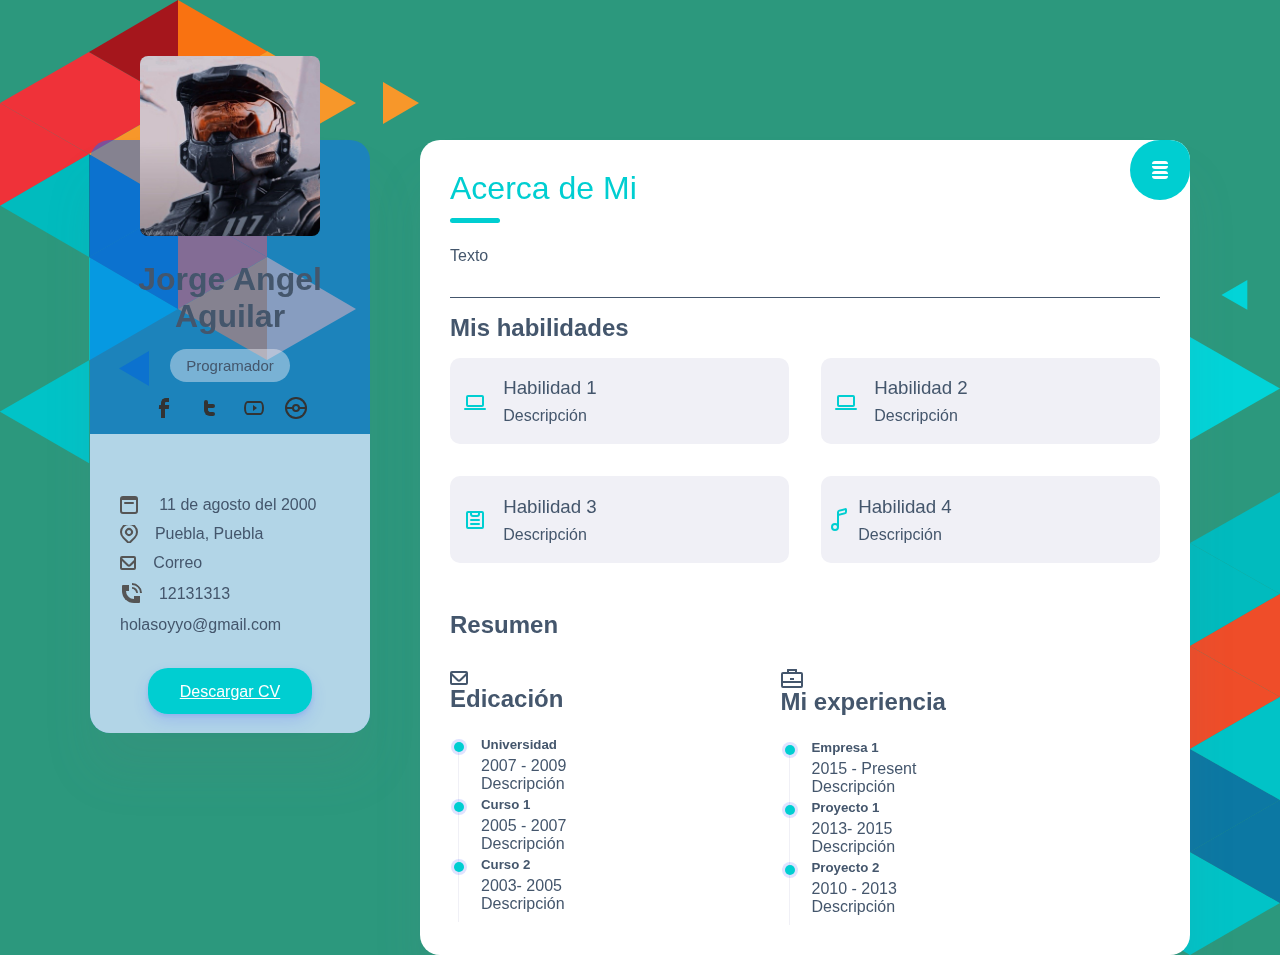
==== index.html @ d1021b02 "CV JORGE" ====
<header>
    
    <link rel="shortcut icon" href="media/logo.svg" type="image/svg">
    <link rel="stylesheet" href="css/site.css" />
    <link rel="stylesheet" href="css/mobile.css" />
    <link href="css/css-gg.css" rel="stylesheet" />
    <title>Portafolio CV</title>
    <script src="js/site.js"></script>


</header>

<body>
    <div class="main-content">
        <aside>
            <div class="profile">
                <img src="media/a904abce1322a9f21303cc0597c8db2f.jpg" id="photo-profile" class="my-photo" />
                <div>
                    <h1 class="title">Jorge Angel Aguilar</h1>
                    <div class="badge-profile">Programador</div>
                    <div class="social">
                        <a href="facebook.com" target="_blank"><i class="gg-facebook"></i></a>
                        <a href="x.com" target="_blank"><i class="gg-twitter"></i></a>
                        <a href="youtube.com" target="_blank"><i class="gg-youtube"></i></a>
                        <a href="pokemon.com" target="_blank"><i class="gg-pokemon"></i></a>
                    </div>
                </div>
                <div class="info">
                        <ul class="contacts-block">
                            <li class="contacts-block-item"><i class="gg-calendar"></i>&nbsp;&nbsp; 11 de agosto del 2000</li>
                            <li class="contacts-block-item"><i class="gg-pin"></i>&nbsp;&nbsp;Puebla, Puebla</li>
                            <li class="contacts-block-item"><i class="gg-mail"></i><a href="holasoyyo@gmail.com">&nbsp;&nbsp;Correo</a>
                            </li>
                            <li class="contacts-block-item"><i class="gg-phone"></i>&nbsp;&nbsp;12131313</li>
                            <li class="contacts-block-item"><a href="skype: skype-example">holasoyyo@gmail.com</a></li>
                        </ul>

                        <a class="btn" href="media/Jorge Angel Aguilar Gonzalez.pdf">Descargar CV</a>
                </div>
            </div>
        </aside>
        <section class="resume">
            <header>
                <div class="menu-circle">
                    <i class="gg-menu-oreos" onclick="toggleMenu()"></i>
                </div>
                <div class="inner-menu js-menu">
                    <ul class="nav">
                        <li class="nav-item"><a href="index.html">Acerca de</a></li>
                        <li class="nav-item"><a href="portafolio.html">Portafolio</a></li>
                    </ul>
                </div>
            </header>
            <div>
                <h2 class="title bordered">Acerca de Mi</h2>
                <p>Texto</p>
            </div>
            <div class="services-content">
                <h2>Mis habilidades</h2>
                <div class="my-services">
                    <div>
                        <span class="gg-laptop"></span>
                        <div>
                            <h3>Habilidad 1</h3>
                            <p>Descripción</p>
                        </div>
                    </div>
                    <div>
                        <span class="gg-laptop"></span>
                        <div>
                            <h3>Habilidad 2</h3>
                            <p>Descripción</p>
                        </div>
                    </div>
                    <div>
                        <span class="gg-clipboard"></span>
                        <div>
                            <h3>Habilidad 3</h3>
                            <p>Descripción</p>
                        </div>
                    </div>
                    <div>
                        <span class="gg-music-note"></span>
                        <div>
                            <h3>Habilidad 4</h3>
                            <p>Descripción</p>
                        </div>
                    </div>
                </div>
            </div>
            <div class="timeline-content">
                <h2>Resumen</h2>
                <div>
                    <div>
                        <h2><i class="gg-mail"></i> Edicación</h2>
                        <div class="timeline">

                            <article class="timeline_item">
                                <h5 class="title title -- h5 timeline_title ">Universidad</h5>
                                <span class="timeline_period">2007 - 2009</span>
                                <p class="timeline_description">
                                    Descripción
                                </p>
                            </article>

                            <article class="timeline_item">
                                <h5 class="title title -- h5 timeline_title ">Curso 1</h5>
                                <span class="timeline_period">2005 - 2007</span>
                                <p class="timeline_description">
                                    Descripción
                                </p>
                            </article>

                            <article class="timeline_item">
                                <h5 class="title title -- h5 timeline_title ">Curso 2</h5>
                                <span class="timeline_period">2003- 2005</span>
                                <p class="timeline_description">Descripción</p>
                            </article>
                        </div>
                    </div>
                    <div>
                        <h2><i class="gg-briefcase"></i> Mi experiencia</h2>
                        <div class="timeline">

                            <article class="timeline_item">
                                <h5 class="title title -- h5 timeline_title ">Empresa 1</h5>
                                <span class="timeline_period">2015 - Present</span>
                                <p class="timeline_description">Descripción</p>
                            </article>

                            <article class="timeline_item">
                                <h5 class="title title -- h5 timeline_title ">Proyecto 1</h5>
                                <span class="timeline_period">2013- 2015</span>
                                <p class="timeline_description">Descripción</p>
                            </article>

                            <article class="timeline_item">
                                <h5 class="title title -- h5 timeline_title ">Proyecto 2</h5>
                                <span class="timeline_period">2010 - 2013</span>
                                <p class="timeline_description">Descripción</p>
                            </article>
                        </div>
                    </div>
                </div>
            </div>
        </section>
---- css/site.css ----
* {
    margin: 0;
    padding: 0;
    border: 0;
    box-sizing: border-box;
}

:root {
    --colortexto: #44566c;
    /*varible*/
    --backgroundcolor: #ffffff;
    --micolor: #blue;

}



html,
body {
    min-height: 100vh;
    font-family: 'Segoe UI', Tahoma, Geneva, Verdana, sans-serif;

}

body {
    background: #2c987d;
    background-image: url(../media/triangles-top.svg), url(../media/triangles-bottom.svg);
    background-position: left top, right bottom;
    background-repeat: no-repeat;
    background-size: inherit;
    padding-top: 140px;
    color: #44566C;

}

.main-content {
    display: flex;
    max-width: 1400px;
    margin: auto;
}

.profile {
    width: 280px;
    background-color: rgba(12, 108, 252, 0.485);
    border-radius: 20px;
    box-shadow: 0 2.5rem 3.125rem rgba(103, 118, 128, 0.1) !important;
    text-align: center;
    padding-top: 1.75rem;
    position: fixed;

}


.my-photo {
    border-radius: 8px;
    max-height: 11.25rem;
    max-width: 11.25rem;
    height: 11.25rem;
    width: 11.25rem;
    margin-top: -7rem;
    margin-bottom: 1.5625rem;
    margin-left: auto;
    margin-right: auto;
    transition: all .3s ease-in-out;
}

.title {
    margin-bottom: 0.875rem;
}

.badge-profile {
    background-color: #f0f0f671;
    color: #44566C;
    font-size: 0.9375rem;
    font-weight: 400;
    border-radius: 10rem;
    padding: 0.5rem 1rem;
    display: inline-block;
    text-align: center;
    white-space: nowrap;
    vertical-align: baseline;
}

.social {
    display: flex;
    margin: 1rem auto 1rem auto;
    justify-content: space-evenly;
    max-width: 200px;
    align-items: center;

}

.info {
    background-color: #ffffffa9;
    padding-top: 2rem;
    padding-bottom: 2rem;
    position: relative;
    z-index: 0;
    border-radius: 0 0 20px 20px;
}

.contacts-block {
    list-style: none;
    padding: 1.875rem;
    margin-bottom: 0.5rem;
    overflow: hidden;
}

.contacts-block-item {
    display: flex;
    align-items: center;
    margin-bottom: 0.6875rem;
    overflow: hidden;
    text-overflow: ellipsis;
    white-space: nowrap;
}



.contacts-block i {
    margin-right: 0.5rem;
}

.contacts-block-item a {
    color: #44566C;
    text-decoration: none;
    display: flex;
    width: 100%;
    align-items: center;
}



.btn {
    background-color: darkturquoise;
    border-radius: 20px;
    border: 0;
    box-shadow: 0 0.5rem 1rem rgba(48, 76, 253, 0.15), 0 0.125rem 0.25rem rgba(48, 76, 253, 0.15);
    color: #fff;
    cursor: pointer;
    font-size: 1rem;
    font-weight: 400;
    line-height: inherit;
    padding: 0.9375rem 2rem 0.875rem;
    position: relative;
    transition: .4s ease-in-out;
    white-space: nowrap;
}



.btn:hover {
    background-color: turquoise;
}





.resume {
    background-color: white;
    background-color: #fff;
    border-radius: 20px;
    padding: 1.875rem;
    position: relative;
    transition: box-shadow .3s ease-in-out;
    box-shadow: 0 2.5rem 3.125rem rgba(103, 118, 128, 0.1) !important;
    width: 77%;
    margin-left: auto;
}



.menu-circle {
    background-color: darkturquoise;
    border-radius: 50% 1.25rem 50% 50%;
    color: white;
    display: flex;
    align-items: center;
    justify-content: center;
    height: 3.75rem;
    position: absolute;
    top: 0;
    right: 0;
    width: 3.75rem;
    z-index: 2;
}


.inner-menu {
    display: flex;
    align-items: center;
    justify-content: flex-end;
    height: 3.75rem;
    padding-right: 2rem;
    position: absolute;
    top: 0;
    right: 0;
    z-index: 1;

}



.js-menu {
    width: 80%;
}

.js-menu>.nav {
    list-style: none;
    display: flex;
    width: 0%;
    justify-content: space-evenly;
    background-color: darkturquoise;
    height: 100%;
    align-items: center;
    border-radius: 1.5rem 0 0 1.5rem;
    transition: 0.5s ease-in-out;
}

.js-menu.active>.nav {
    width: 70%;
}

.nav a {
    color: white;
    font-weight: 500;
    text-decoration: none;
    opacity: 0;
}

.js-menu.active>.nav a {
    opacity: 1;
    transition: 0.7s ease-in-out;
}

.nav a:hover {
    text-decoration: underline;
}

h2.title {
    color: darkturquoise;
    font-size: 2rem;
    font-weight: 500;
    position: relative;
    margin-bottom: 2.5rem;
}

.bordered::before {
    content: '';
    background-color: darkturquoise;
    border-radius: 0.5rem;
    height: 0.3125rem;
    position: absolute;
    bottom: -1rem;
    left: 0;
    width: 3.125rem;
    z-index: 1;
}


.services-content {
    border-top: 1px solid #44566C;
    margin-top: 2rem;
    padding-top: 1rem
}

.my-services {
    display: grid;
    grid-template-columns: 1fr 1fr;
    column-gap: 2rem;
    row-gap: 2rem;
    margin-top: 1rem;
}

.my-services>div {
    align-items: center;
    background-color: #F0F0F6;
    border-radius: 10px;
    display: flex;
    padding: 1.2rem 1rem;
}

.my-services>div span {
    color: darkturquoise;
    font-size: 40px;
    margin-right: 1.2rem;
}

.my-services h3 {
    font-weight: 500;
    margin-bottom: 0.5rem;

}

.my-services p {
    margin-bottom: 0;

}

.timeline-content {
    margin-top: 3rem;
}

.timeline-content>div {
    margin-top: 2rem;
    display: flex;

}


.timeline-content>div>div {
    flex-grow: 1;
}

.timeline {
    margin-top: 1.8125rem;
    padding-left: 0.5rem;

}

.timeline_item {
    border-left-color: #F0F0F6;
    border-left-width: 1px;
    border-left-style: solid;
    padding-bottom: 0.5625rem;
    padding-left: 1.375rem;
    position: relative;
}

.timeline_item::before {
    content: '';
    background-color: darkturquoise;
    box-shadow: 0 0 0 0.1875rem rgba(48, 75, 253, 0.158);
    border-radius: 50%;
    position: absolute;
    top: 0;
    left: -0.3125rem;
    height: 0.625rem;
    width: 0.625rem;
}

.timeline_title {
    margin-bottom: 0;
    position: relative;
    top: -0.3125rem;
}


.title -- h5 {
    font-size: 1rem;
}

timeline_period {
    color: #9ca6af;
    font-size: 0.875rem;
}

timeline_description {
    margin-top: 0.5rem;
}

footer {
    padding: 2.rem;
    text-align: center;
}


@media(max-width:1400px) {
    .main-content {
        max-width: 1100px;
    }

    .resume {
        width: 70%;
    }

}


@media(max-width:940px) {
    .main-content {
        max-width: 700px;
    }

    .resume {
        width: 55%;
    }

    .my-services {
        grid-template-columns: auto;
    }

    .timeline-content>div {
        flex-direction: column;
    }
}

@media(max-width:768px) {
    body {
        padding-left: 1rem;
        padding-right: 1rem;
    }

    .main-content {
        max-width: 100%;
        flex-direction: column;
    }

    .profile {
        position: initial;
        width: 100%;
        margin-bottom: 2rem;
    }

    .resume {
        margin: unset;
        width: 100%;
    }
}






/* Estilo para los íconos de redes sociales */
.social a i {
    font-size: 24px;
    /* Tamaño de los íconos */
    color: #333;
    /* Color inicial */
    transition: transform 0.3s ease, color 0.3s ease;
    /* Animación suave */
}

.social a i:hover {
    transform: scale(1.3) rotate(10deg);
    /* Aumenta tamaño y rota */
    color: #007BFF;
    /* Cambia a azul al pasar el mouse */
}

/* Estilo para los íconos de la sección de contactos */
.contacts-block-item i {
    font-size: 18px;
    /* Tamaño de los íconos */
    color: #555;
    /* Color inicial */
    transition: transform 0.3s ease, color 0.3s ease;
    /* Animación suave */
}

.contacts-block-item i:hover {
    transform: scale(1.3);
    /* Aumenta tamaño */
    color: #FF5722;
    /* Cambia a naranja al pasar el mouse */
}
.close-modal {
    position: left;
    top: 10px;
    right: 10px;
    background: transparent;
    border: none;
    color: white;
    font-size: 1.5rem;
    cursor: pointer;
}


.portfolio {
    column-count: 3;
    column-gap: 10px;
    row-gap: 12px;
}

.portfolio img {
    max-width: 100%;

}


.modal {
    position: fixed;
    top: 0;
    left: 0;
    width: 100%;
    height: 100%;
    padding: 40px 20px;
    background-color: rgba(0, 0, 0, 0.7);
    z-index: 999;
    display: none;
    text-align: center;

}

.modal img {
    max-height: 100%;
    margin: auto;

}

.showModal {
    display: block;
    transition: 0.5s ease-in;

}
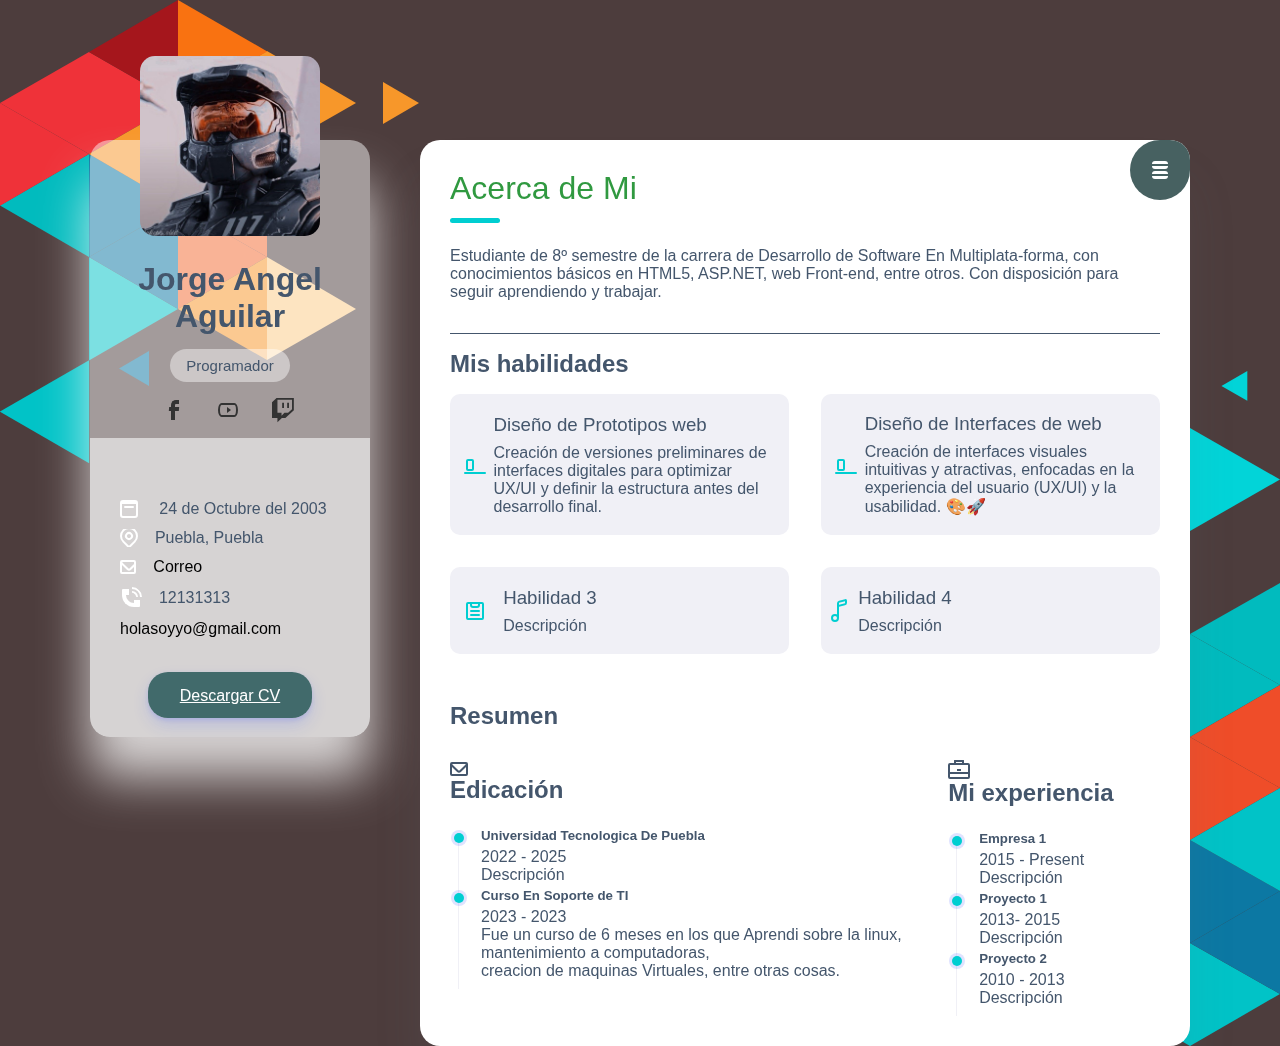
==== commit cbe8a1ed: "Yes" ====
--- a/index.html
+++ b/index.html
@@ -3,6 +3,7 @@
     <link rel="shortcut icon" href="media/logo.svg" type="image/svg">
     <link rel="stylesheet" href="css/site.css" />
     <link rel="stylesheet" href="css/mobile.css" />
+    <link rel="stylesheet" href="https://cdnjs.cloudflare.com/ajax/libs/font-awesome/6.0.0/css/all.min.css">
     <link href="css/css-gg.css" rel="stylesheet" />
     <title>Portafolio CV</title>
     <script src="js/site.js"></script>
@@ -19,15 +20,16 @@
                     <h1 class="title">Jorge Angel Aguilar</h1>
                     <div class="badge-profile">Programador</div>
                     <div class="social">
-                        <a href="facebook.com" target="_blank"><i class="gg-facebook"></i></a>
-                        <a href="x.com" target="_blank"><i class="gg-twitter"></i></a>
-                        <a href="youtube.com" target="_blank"><i class="gg-youtube"></i></a>
-                        <a href="pokemon.com" target="_blank"><i class="gg-pokemon"></i></a>
+                        <a href="https://www.facebook.com/profile.php?id=100079451658343" target="_blank"><i class="gg-facebook"></i></a>
+                        <a href="https://www.youtube.com/@nano-kun8799" target="_blank"><i class="gg-youtube"></i></a>
+                        <a href="https://www.twitch.tv/nanokunyt" target="_blank">
+                            <i class="fab fa-twitch"></i>
+                          </a>
                     </div>
                 </div>
                 <div class="info">
                         <ul class="contacts-block">
-                            <li class="contacts-block-item"><i class="gg-calendar"></i>&nbsp;&nbsp; 11 de agosto del 2000</li>
+                            <li class="contacts-block-item"><i class="gg-calendar"></i>&nbsp;&nbsp; 24 de Octubre del 2003</li>
                             <li class="contacts-block-item"><i class="gg-pin"></i>&nbsp;&nbsp;Puebla, Puebla</li>
                             <li class="contacts-block-item"><i class="gg-mail"></i><a href="holasoyyo@gmail.com">&nbsp;&nbsp;Correo</a>
                             </li>
@@ -53,7 +55,9 @@
             </header>
             <div>
                 <h2 class="title bordered">Acerca de Mi</h2>
-                <p>Texto</p>
+                <p>Estudiante de 8º semestre de la carrera de Desarrollo de Software En Multiplata-forma,
+                     con conocimientos básicos en HTML5, ASP.NET, web Front-end, entre otros.
+                     Con disposición para seguir aprendiendo y trabajar.</p>
             </div>
             <div class="services-content">
                 <h2>Mis habilidades</h2>
@@ -61,15 +65,15 @@
                     <div>
                         <span class="gg-laptop"></span>
                         <div>
-                            <h3>Habilidad 1</h3>
-                            <p>Descripción</p>
+                            <h3>Diseño de Prototipos web</h3>
+                            <p>Creación de versiones preliminares de interfaces digitales para optimizar UX/UI y definir la estructura antes del desarrollo final.  </p>
                         </div>
                     </div>
                     <div>
                         <span class="gg-laptop"></span>
                         <div>
-                            <h3>Habilidad 2</h3>
-                            <p>Descripción</p>
+                            <h3>Diseño de Interfaces de web</h3>
+                            <p> Creación de interfaces visuales intuitivas y atractivas, enfocadas en la experiencia del usuario (UX/UI) y la usabilidad. 🎨🚀</p>
                         </div>
                     </div>
                     <div>
@@ -96,25 +100,21 @@
                         <div class="timeline">
 
                             <article class="timeline_item">
-                                <h5 class="title title -- h5 timeline_title ">Universidad</h5>
-                                <span class="timeline_period">2007 - 2009</span>
+                                <h5 class="title title -- h5 timeline_title ">Universidad Tecnologica De Puebla</h5>
+                                <span class="timeline_period">2022 - 2025</span>
                                 <p class="timeline_description">
                                     Descripción
                                 </p>
                             </article>
 
                             <article class="timeline_item">
-                                <h5 class="title title -- h5 timeline_title ">Curso 1</h5>
-                                <span class="timeline_period">2005 - 2007</span>
+                                <h5 class="title title -- h5 timeline_title ">Curso En Soporte de TI</h5>
+                                <span class="timeline_period">2023 - 2023</span>
                                 <p class="timeline_description">
-                                    Descripción
+                                    Fue un curso de 6 meses en los que Aprendi sobre la linux,</p>
+                                    <p>mantenimiento a computadoras,</p>
+                                    <p> creacion de maquinas Virtuales, entre otras cosas.
                                 </p>
-                            </article>
-
-                            <article class="timeline_item">
-                                <h5 class="title title -- h5 timeline_title ">Curso 2</h5>
-                                <span class="timeline_period">2003- 2005</span>
-                                <p class="timeline_description">Descripción</p>
                             </article>
                         </div>
                     </div>
--- a/css/site.css
+++ b/css/site.css
@@ -23,7 +23,7 @@
 }
 
 body {
-    background: #2c987d;
+    background: #4d3d3d;
     background-image: url(../media/triangles-top.svg), url(../media/triangles-bottom.svg);
     background-position: left top, right bottom;
     background-repeat: no-repeat;
@@ -41,9 +41,9 @@
 
 .profile {
     width: 280px;
-    background-color: rgba(12, 108, 252, 0.485);
+    background-color: rgba(255, 255, 255, 0.485);
     border-radius: 20px;
-    box-shadow: 0 2.5rem 3.125rem rgba(103, 118, 128, 0.1) !important;
+    box-shadow: 0 2.5rem 3.125rem rgba(255, 255, 255, 0.771) !important;
     text-align: center;
     padding-top: 1.75rem;
     position: fixed;
@@ -52,7 +52,7 @@
 
 
 .my-photo {
-    border-radius: 8px;
+    border-radius: 15px;
     max-height: 11.25rem;
     max-width: 11.25rem;
     height: 11.25rem;
@@ -69,7 +69,7 @@
 }
 
 .badge-profile {
-    background-color: #f0f0f671;
+    background-color: #ffffff71;
     color: #44566C;
     font-size: 0.9375rem;
     font-weight: 400;
@@ -91,7 +91,7 @@
 }
 
 .info {
-    background-color: #ffffffa9;
+    background-color: #f0f0f0a9;
     padding-top: 2rem;
     padding-bottom: 2rem;
     position: relative;
@@ -122,7 +122,7 @@
 }
 
 .contacts-block-item a {
-    color: #44566C;
+    color: #000000;
     text-decoration: none;
     display: flex;
     width: 100%;
@@ -132,7 +132,7 @@
 
 
 .btn {
-    background-color: darkturquoise;
+    background-color: rgb(65, 106, 107);
     border-radius: 20px;
     border: 0;
     box-shadow: 0 0.5rem 1rem rgba(48, 76, 253, 0.15), 0 0.125rem 0.25rem rgba(48, 76, 253, 0.15);
@@ -172,7 +172,7 @@
 
 
 .menu-circle {
-    background-color: darkturquoise;
+    background-color: rgb(71, 97, 97);
     border-radius: 50% 1.25rem 50% 50%;
     color: white;
     display: flex;
@@ -211,7 +211,7 @@
     display: flex;
     width: 0%;
     justify-content: space-evenly;
-    background-color: darkturquoise;
+    background-color: rgb(63, 119, 120);
     height: 100%;
     align-items: center;
     border-radius: 1.5rem 0 0 1.5rem;
@@ -239,7 +239,7 @@
 }
 
 h2.title {
-    color: darkturquoise;
+    color: rgb(48, 153, 64);
     font-size: 2rem;
     font-weight: 500;
     position: relative;
@@ -437,7 +437,7 @@
 .social a i:hover {
     transform: scale(1.3) rotate(10deg);
     /* Aumenta tamaño y rota */
-    color: #007BFF;
+    color: #ed0606;
     /* Cambia a azul al pasar el mouse */
 }
 
@@ -445,7 +445,7 @@
 .contacts-block-item i {
     font-size: 18px;
     /* Tamaño de los íconos */
-    color: #555;
+    color: #ffffff;
     /* Color inicial */
     transition: transform 0.3s ease, color 0.3s ease;
     /* Animación suave */
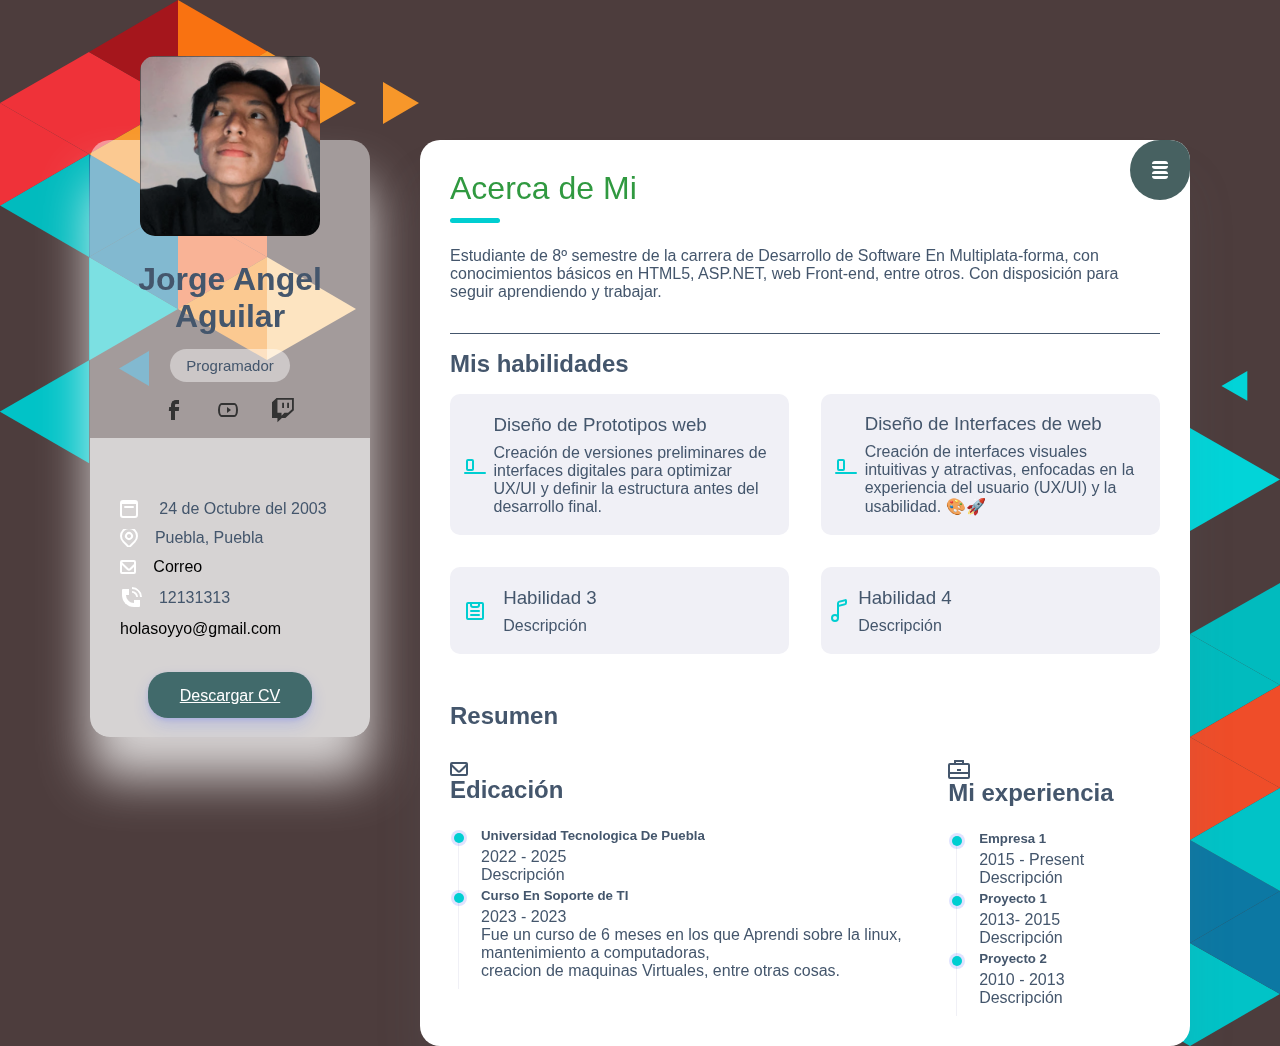
==== commit 0595f801: "CV JORGE ANGEL" ====
--- a/index.html
+++ b/index.html
@@ -15,7 +15,7 @@
     <div class="main-content">
         <aside>
             <div class="profile">
-                <img src="media/a904abce1322a9f21303cc0597c8db2f.jpg" id="photo-profile" class="my-photo" />
+                <img src="media/Captura de pantalla 2025-02-05 211504.png" id="photo-profile" class="my-photo" />
                 <div>
                     <h1 class="title">Jorge Angel Aguilar</h1>
                     <div class="badge-profile">Programador</div>
